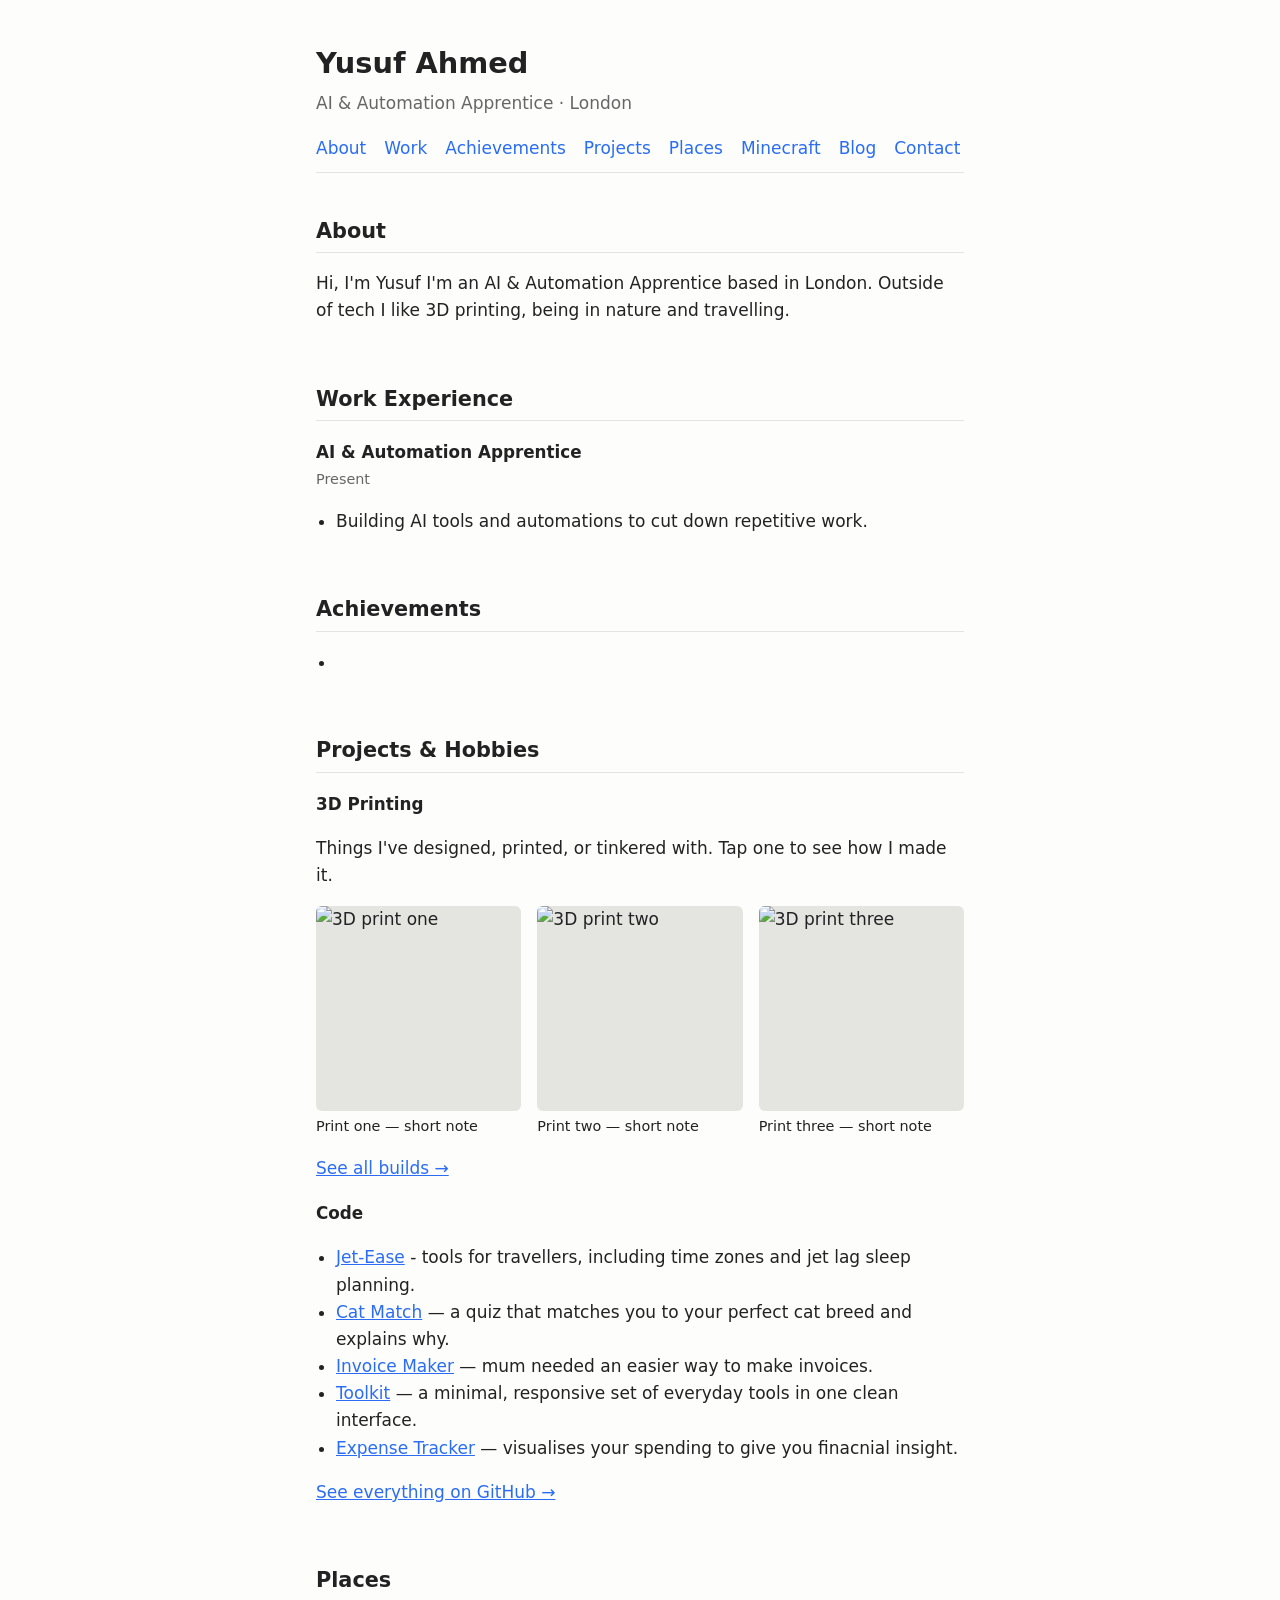
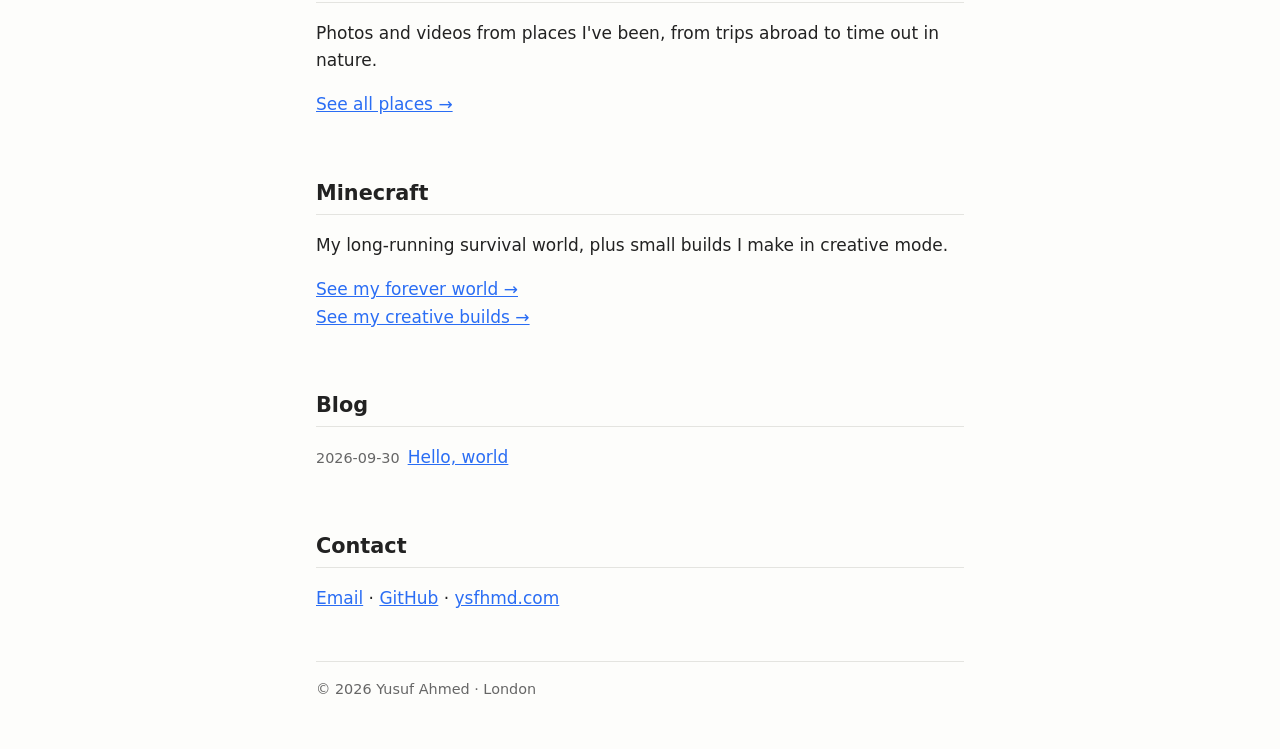
==== index.html @ 9c84a3db "first commit" ====
<!DOCTYPE html>
<html lang="en">
<head>
  <meta charset="utf-8">
  <meta name="viewport" content="width=device-width, initial-scale=1">
  <title>Yusuf Ahmed</title>
  <meta name="description" content="Yusuf Ahmed — AI & Automation Apprentice in London. My corner of the internet.">
  <link rel="stylesheet" href="style.css">
</head>
<body>

<header>
  <h1>Yusuf Ahmed</h1>
  <p>AI &amp; Automation Apprentice · London</p>
</header>

<nav>
  <a href="#about">About</a>
  <a href="#work">Work</a>
  <a href="#achievements">Achievements</a>
  <a href="#projects">Projects</a>
  <a href="#places">Places</a>
  <a href="#minecraft">Minecraft</a>
  <a href="#blog">Blog</a>
  <a href="#contact">Contact</a>
</nav>

<main>

  <section id="about">
    <h2>About</h2>
    <p>Hi, I'm Yusuf I'm an AI &amp; Automation Apprentice based in London. Outside of tech I like 3D printing, being in nature and travelling.</p>
  </section>

  <section id="work">
    <h2>Work Experience</h2>

    <h3>AI &amp; Automation Apprentice</h3>
    <p class="meta">Present</p>
    <ul>
      <li>Building AI tools and automations to cut down repetitive work.</li>
    </ul>
  </section>

  <section id="achievements">
    <h2>Achievements</h2>
    <ul>
      <li></li>
    </ul>
  </section>

  <section id="projects">
    <h2>Projects &amp; Hobbies</h2>

    <h3>3D Printing</h3>
    <p>Things I've designed, printed, or tinkered with. Tap one to see how I made it.</p>
    <div class="grid">
      <a class="card" href="makes/print-1.html">
        <figure>
          <img src="images/print-1.jpg" alt="3D print one">
          <figcaption>Print one — short note</figcaption>
        </figure>
      </a>
      <a class="card" href="makes/print-2.html">
        <figure>
          <img src="images/print-2.jpg" alt="3D print two">
          <figcaption>Print two — short note</figcaption>
        </figure>
      </a>
      <a class="card" href="makes/print-3.html">
        <figure>
          <img src="images/print-3.jpg" alt="3D print three">
          <figcaption>Print three — short note</figcaption>
        </figure>
      </a>
    </div>
    <p><a href="makes/index.html">See all builds →</a></p>

    <h3>Code</h3>
    <ul>
      <li><a href="https://github.com/Yusuf-4hmed/Jet-Ease">Jet-Ease</a> - tools for travellers, including time zones and jet lag sleep planning.</li>
      <li><a href="https://github.com/Yusuf-4hmed/Cat-Match">Cat Match</a> — a quiz that matches you to your perfect cat breed and explains why.</li>
      <li><a href="https://github.com/Yusuf-4hmed/invoice-maker">Invoice Maker</a> — mum needed an easier way to make invoices.</li>
      <li><a href="https://github.com/Yusuf-4hmed/toolkit">Toolkit</a> — a minimal, responsive set of everyday tools in one clean interface.</li>
      <li><a href="https://github.com/Yusuf-4hmed/expense-tracker">Expense Tracker</a> — visualises your spending to give you finacnial insight.</li>
    </ul>
    <p><a href="https://github.com/Yusuf-4hmed?tab=repositories">See everything on GitHub →</a></p>
  </section>

  <section id="places">
    <h2>Places</h2>
    <p>Photos and videos from places I've been, from trips abroad to time out in nature.</p>
    <p><a href="places.html">See all places →</a></p>
  </section>

  <section id="minecraft">
    <h2>Minecraft</h2>
    <p>My long-running survival world, plus small builds I make in creative mode.</p>
    <p>
      <a href="minecraft.html#forever-world">See my forever world →</a><br>
      <a href="minecraft.html#creative">See my creative builds →</a>
    </p>
  </section>

  <section id="blog">
    <h2>Blog</h2>
    <ul class="posts">
      <li><time datetime="2026-09-30">2026-09-30</time><a href="blog/hello-world.html">Hello, world</a></li>
    </ul>
  </section>

  <section id="contact">
    <h2>Contact</h2>
    <p>
      <a href="mailto:you@example.com">Email</a> ·
      <a href="https://github.com/Yusuf-4hmed">GitHub</a> ·
      <a href="https://ysfhmd.com">ysfhmd.com</a>
    </p>
  </section>

</main>

<footer>© 2026 Yusuf Ahmed · London</footer>

</body>
</html>
---- style.css ----
:root {
  --bg: #fdfdfb;
  --text: #222;
  --muted: #666;
  --accent: #2a6df4;
  --border: #e4e4e0;
}

@media (prefers-color-scheme: dark) {
  :root {
    --bg: #151515;
    --text: #e8e8e8;
    --muted: #999;
    --accent: #7aa7ff;
    --border: #2c2c2c;
  }
}

* { box-sizing: border-box; }

html { scroll-behavior: smooth; }

body {
  margin: 0 auto;
  max-width: 680px;
  padding: 0 16px 48px;
  background: var(--bg);
  color: var(--text);
  font: 17px/1.6 system-ui, -apple-system, "Segoe UI", Roboto, sans-serif;
}

header { padding: 40px 0 8px; }
header h1 { margin: 0; font-size: 1.8rem; }
header p { margin: 4px 0 0; color: var(--muted); }

nav {
  position: sticky;
  top: 0;
  z-index: 1;
  background: var(--bg);
  border-bottom: 1px solid var(--border);
  padding: 10px 0;
  display: flex;
  flex-wrap: wrap;
  gap: 6px 18px;
}

a { color: var(--accent); }
nav a { text-decoration: none; font-weight: 500; }
nav a:hover { text-decoration: underline; }

section { padding-top: 24px; scroll-margin-top: 56px; }
h2 { font-size: 1.3rem; border-bottom: 1px solid var(--border); padding-bottom: 4px; }
h3 { font-size: 1.05rem; margin: 18px 0 2px; }

.meta { color: var(--muted); font-size: 0.9rem; margin: 0; }

ul { padding-left: 20px; }

.grid {
  display: grid;
  grid-template-columns: repeat(auto-fill, minmax(180px, 1fr));
  gap: 16px;
}
.grid figure { margin: 0; }
.grid img,
.grid video {
  width: 100%;
  aspect-ratio: 1;
  object-fit: cover;
  border-radius: 6px;
  background: var(--border);
  display: block;
}
.grid figcaption { font-size: 0.9rem; margin-top: 4px; }

.card { color: inherit; text-decoration: none; }
.card img { transition: opacity 0.15s; }
.card:hover img { opacity: 0.85; }
.card:hover figcaption { color: var(--accent); }

.hero { margin: 24px 0 8px; }
.hero img {
  width: 100%;
  aspect-ratio: 4 / 3;
  object-fit: cover;
  border-radius: 6px;
  background: var(--border);
  display: block;
}
.hero figcaption { color: var(--muted); font-size: 0.9rem; margin-top: 4px; }

.facts {
  display: grid;
  grid-template-columns: max-content 1fr;
  gap: 6px 16px;
  padding: 12px 16px;
  border: 1px solid var(--border);
  border-radius: 6px;
}
.facts dt { font-weight: 600; }
.facts dd { margin: 0; }

.posts { list-style: none; padding: 0; }
.posts li { margin-bottom: 8px; }
.posts time { color: var(--muted); font-size: 0.9rem; margin-right: 8px; }

footer {
  margin-top: 48px;
  padding-top: 16px;
  border-top: 1px solid var(--border);
  color: var(--muted);
  font-size: 0.9rem;
}
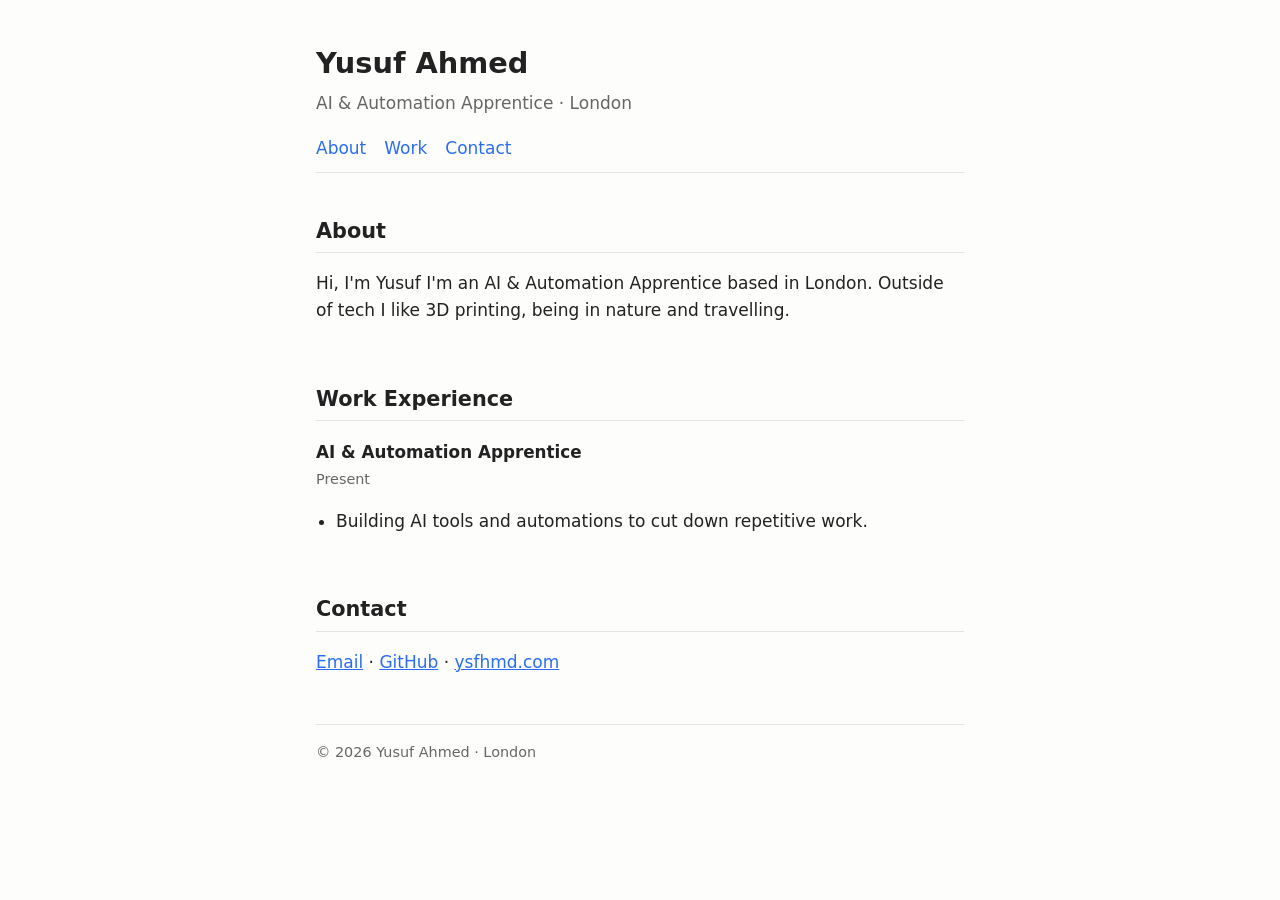
==== commit 66f5c85b: "commented out unwanted sections and nav links for now" ====
--- a/index.html
+++ b/index.html
@@ -17,11 +17,11 @@
 <nav>
   <a href="#about">About</a>
   <a href="#work">Work</a>
-  <a href="#achievements">Achievements</a>
+  <!-- <a href="#achievements">Achievements</a>
   <a href="#projects">Projects</a>
   <a href="#places">Places</a>
   <a href="#minecraft">Minecraft</a>
-  <a href="#blog">Blog</a>
+  <a href="#blog">Blog</a> -->
   <a href="#contact">Contact</a>
 </nav>
 
@@ -42,7 +42,7 @@
     </ul>
   </section>
 
-  <section id="achievements">
+  <!-- <section id="achievements">
     <h2>Achievements</h2>
     <ul>
       <li></li>
@@ -107,7 +107,7 @@
     <ul class="posts">
       <li><time datetime="2026-09-30">2026-09-30</time><a href="blog/hello-world.html">Hello, world</a></li>
     </ul>
-  </section>
+  </section> -->
 
   <section id="contact">
     <h2>Contact</h2>
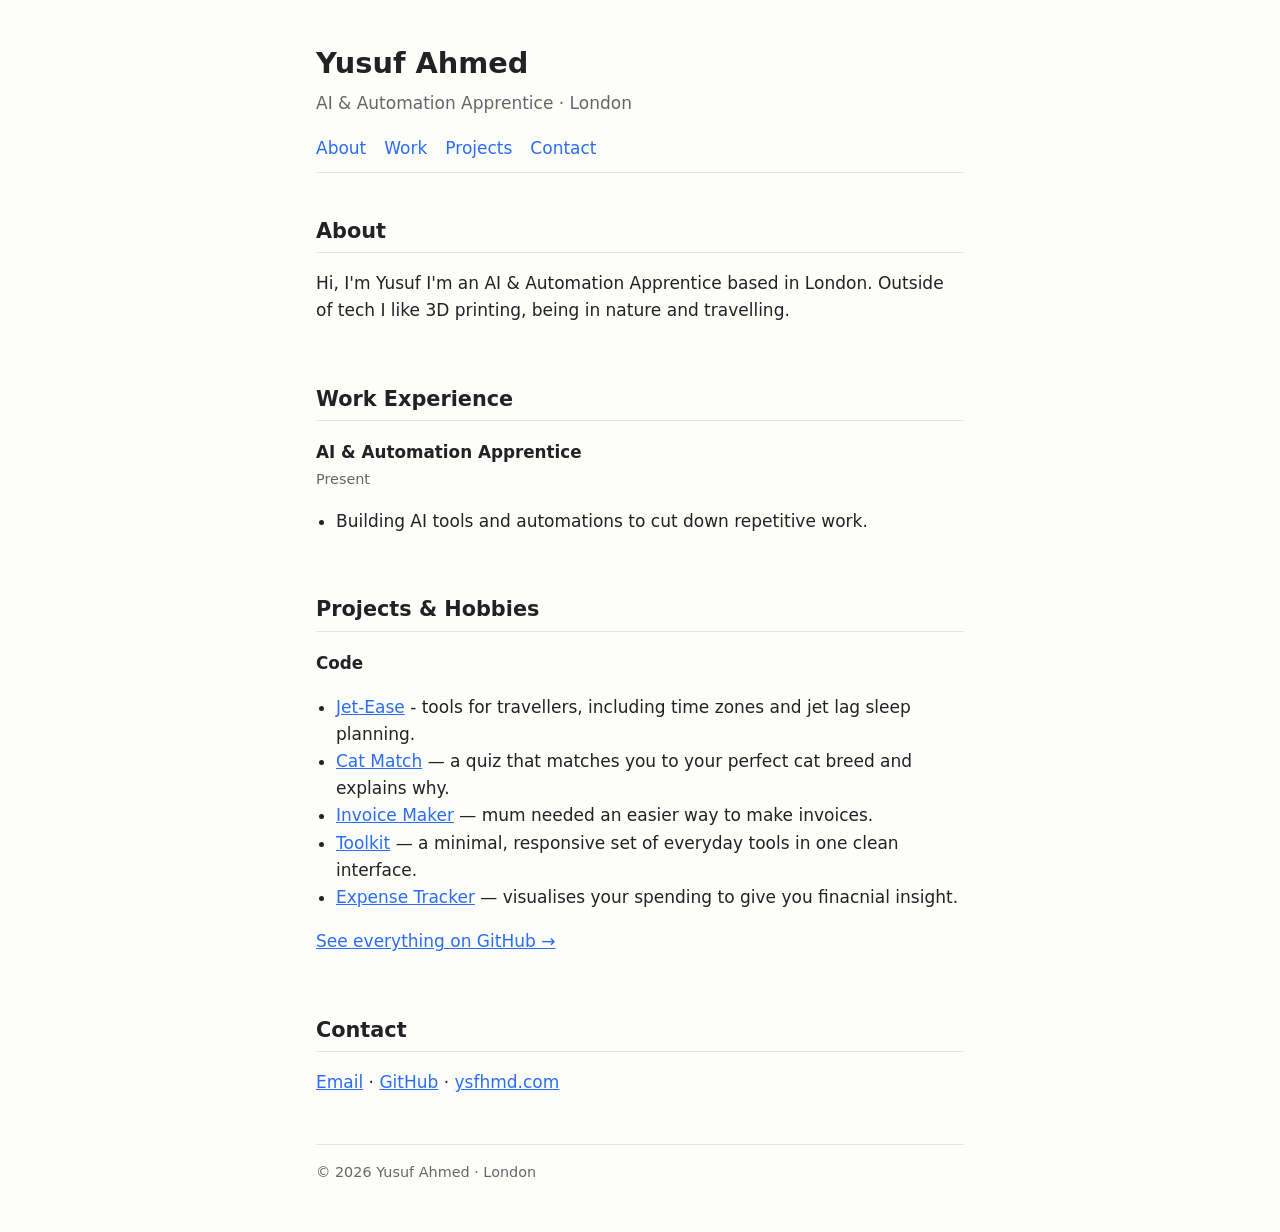
==== commit 31f32ef6: "added project section and nav link back" ====
--- a/index.html
+++ b/index.html
@@ -17,9 +17,9 @@
 <nav>
   <a href="#about">About</a>
   <a href="#work">Work</a>
-  <!-- <a href="#achievements">Achievements</a>
+  <!-- <a href="#achievements">Achievements</a> -->
   <a href="#projects">Projects</a>
-  <a href="#places">Places</a>
+  <!-- <a href="#places">Places</a>
   <a href="#minecraft">Minecraft</a>
   <a href="#blog">Blog</a> -->
   <a href="#contact">Contact</a>
@@ -47,12 +47,12 @@
     <ul>
       <li></li>
     </ul>
-  </section>
+  </section> -->
 
   <section id="projects">
     <h2>Projects &amp; Hobbies</h2>
 
-    <h3>3D Printing</h3>
+    <!-- <h3>3D Printing</h3>
     <p>Things I've designed, printed, or tinkered with. Tap one to see how I made it.</p>
     <div class="grid">
       <a class="card" href="makes/print-1.html">
@@ -74,7 +74,7 @@
         </figure>
       </a>
     </div>
-    <p><a href="makes/index.html">See all builds →</a></p>
+    <p><a href="makes/index.html">See all builds →</a></p> -->
 
     <h3>Code</h3>
     <ul>
@@ -86,7 +86,7 @@
     </ul>
     <p><a href="https://github.com/Yusuf-4hmed?tab=repositories">See everything on GitHub →</a></p>
   </section>
-
+<!--
   <section id="places">
     <h2>Places</h2>
     <p>Photos and videos from places I've been, from trips abroad to time out in nature.</p>
@@ -112,9 +112,9 @@
   <section id="contact">
     <h2>Contact</h2>
     <p>
-      <a href="mailto:you@example.com">Email</a> ·
+      <a href="mailto:yusufahmed0625@gmail.com">Email</a> ·
       <a href="https://github.com/Yusuf-4hmed">GitHub</a> ·
-      <a href="https://ysfhmd.com">ysfhmd.com</a>
+      <a href="https://www.ysfhmd.com">ysfhmd.com</a>
     </p>
   </section>
 
